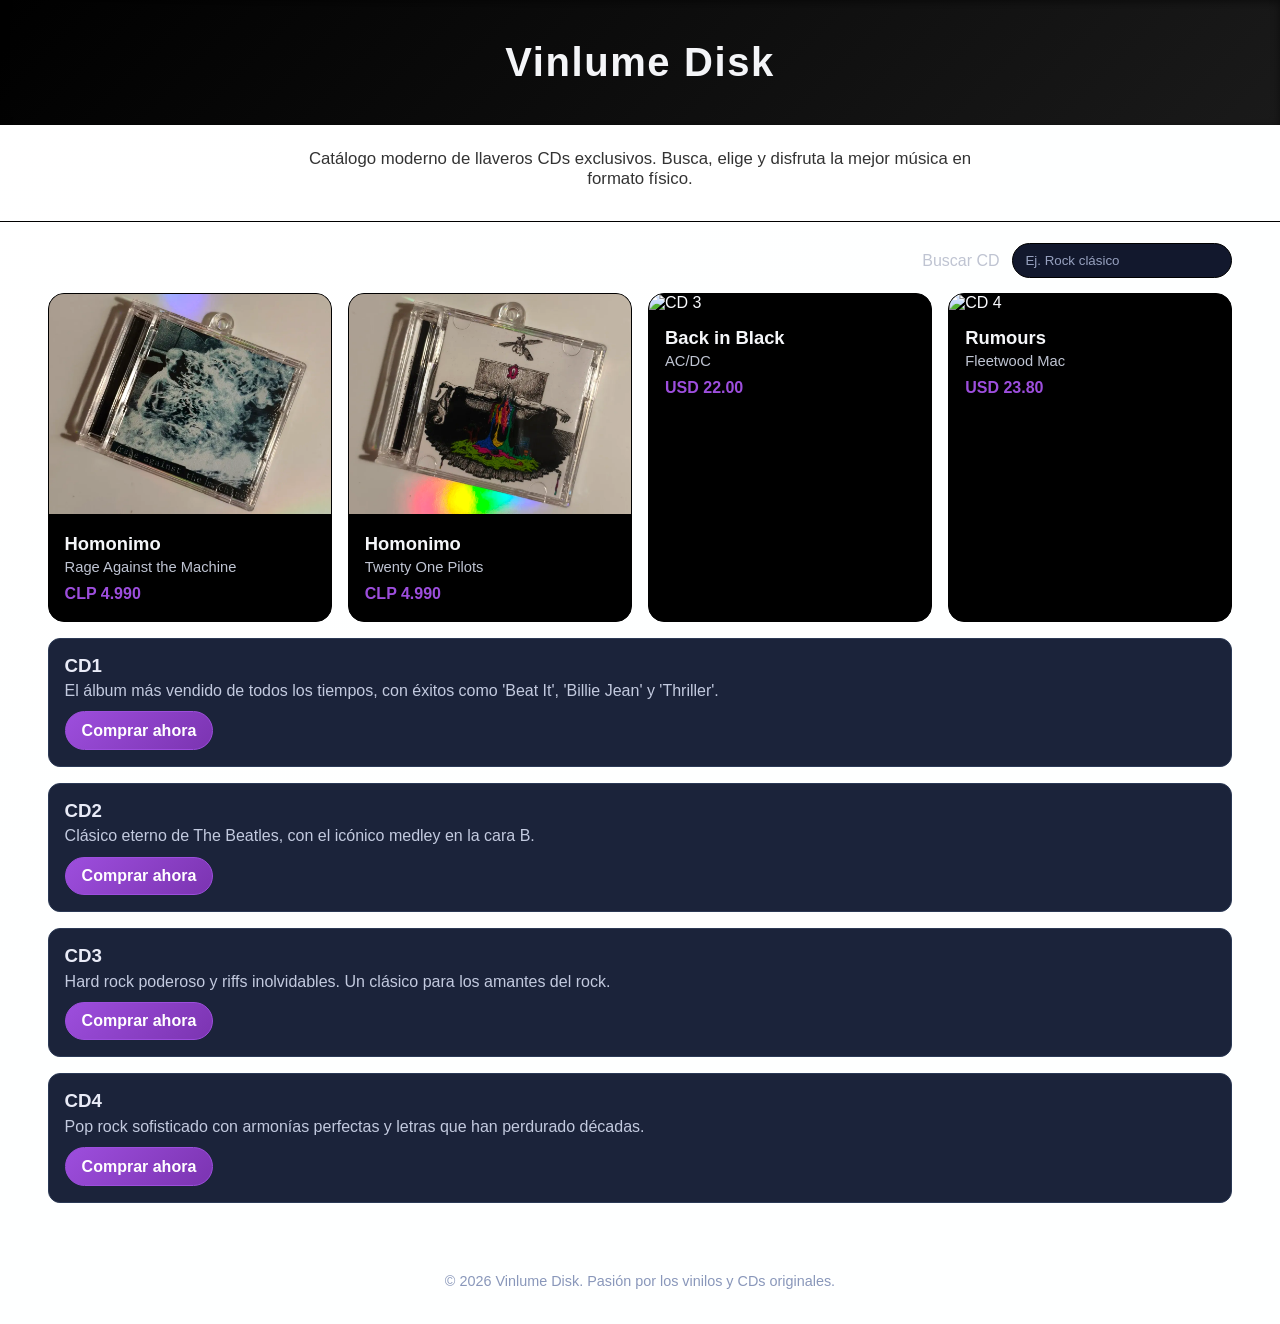
==== Proyecto_Web/index.html @ ed8789ad "feat : index, estructura de imagenes test de landing page" ====
﻿<!DOCTYPE html>
<html lang="es">
<head>
  <meta charset="UTF-8" />
  <meta name="viewport" content="width=device-width, initial-scale=1.0" />
  <title>Vinlume Disk - Catálogo de CDs</title>
  <link rel="stylesheet" href="style.css" />
</head>
<body>
  <header class="hero">
    <div class="hero-inner">
      <h1>Vinlume Disk</h1>
      <p>Catálogo moderno de llaveros CDs exclusivos. Busca, elige y disfruta la mejor música en formato físico.</p>
    </div>
  </header>

  <main class="catalogo">
    <section class="filtros" aria-label="filtros de catálogo">
      <label for="buscar">Buscar CD</label>
      <input id="buscar" type="search" placeholder="Ej. Rock clásico" />
    </section>

    <section class="grid" role="list">
      <article class="card" role="listitem">
        <a href="#cd1" class="card-link" aria-label="Ver detalles de Rage Against the Machine">
          <img src="images/rage again the machine/rageA.webp" alt="CD 1" />
          <div class="card-body">
            <h2>Homonimo</h2>
            <p class="artista">Rage Against the Machine</p>
            <p class="precio">CLP 4.990</p>
          </div>
        </a>
      </article>

      <article class="card" role="listitem">
        <a href="#cd2" class="card-link" aria-label="Ver detalles de Twenty One Pilots">
          <img src="images/top/top1.webp" alt="CD 2" />
          <div class="card-body">
            <h2>Homonimo</h2>
            <p class="artista">Twenty One Pilots</p>
            <p class="precio">CLP 4.990</p>
          </div>
        </a>
      </article>

      <article class="card" role="listitem">
        <a href="#cd3" class="card-link" aria-label="Ver detalles de Back in Black de AC/DC">
          <img src="https://images.pexels.com/photos/14545111/pexels-photo-14545111.jpeg?auto=compress&cs=tinysrgb&w=800" alt="CD 3" />
          <div class="card-body">
            <h2>Back in Black</h2>
            <p class="artista">AC/DC</p>
            <p class="precio">USD 22.00</p>
          </div>
        </a>
      </article>
      <article class="card" role="listitem">
        <a href="#cd4" class="card-link" aria-label="Ver detalles de Rumours de Fleetwood Mac">
          <img src="https://images.pexels.com/photos/16947781/pexels-photo-16947781.jpeg?auto=compress&cs=tinysrgb&w=800" alt="CD 4" />
          <div class="card-body">
            <h2>Rumours</h2>
            <p class="artista">Fleetwood Mac</p>
            <p class="precio">USD 23.80</p>
          </div>
        </a>
      </article>
    </section>

    <section class="detalles" id="cd1">
      <h3>CD1</h3>
      <p>El álbum más vendido de todos los tiempos, con éxitos como 'Beat It', 'Billie Jean' y 'Thriller'.</p>
      <a class="btn" href="https://example.com/cd1" target="_blank" rel="noopener">Comprar ahora</a>
    </section>

    <section class="detalles" id="cd2">
      <h3>CD2</h3>
      <p>Clásico eterno de The Beatles, con el icónico medley en la cara B.</p>
      <a class="btn" href="https://example.com/cd2" target="_blank" rel="noopener">Comprar ahora</a>
    </section>

    <section class="detalles" id="cd3">
      <h3>CD3</h3>
      <p>Hard rock poderoso y riffs inolvidables. Un clásico para los amantes del rock.</p>
      <a class="btn" href="https://example.com/cd3" target="_blank" rel="noopener">Comprar ahora</a>
    </section>

    <section class="detalles" id="cd4">
      <h3>CD4</h3>
      <p>Pop rock sofisticado con armonías perfectas y letras que han perdurado décadas.</p>
      <a class="btn" href="https://example.com/cd4" target="_blank" rel="noopener">Comprar ahora</a>
    </section>
  </main>

  <footer>
    <p>&copy; 2026 Vinlume Disk. Pasión por los vinilos y CDs originales.</p>
  </footer>
</body>
</html>
---- Proyecto_Web/style.css ----
﻿* { box-sizing: border-box; }
:root {
  --bg: #000000;
  --panel: #000000;
  --contrast: #f4f5f8;
  --accent: #9d4edd;
  --accent-dark: #7b34b1;
  --muted: #bfc4d2;
}
body {
  margin: 0;
  font-family: "Inter", "Segoe UI", sans-serif;
  background: radial-gradient(circle at top left, #ffffff 0%, #feffff 55%);
  color: var(--contrast);
  min-height: 100vh;
}
.hero {
  padding: 0;
  text-align: center;
  border-bottom: 1px solid #000000;
}
.hero h1 {
  margin: 0;
  padding: 2.5rem 1rem;
  font-size: 2.5rem;
  letter-spacing: 0.04em;
  background: linear-gradient(135deg, #000000 0%, #1a1a1a 100%);
  color: #f4f5f8;
  box-shadow: inset 0 2px 8px rgba(0, 0, 0, 0.5);
}
.hero p {
  margin: 0;
  padding: 1.5rem 1rem 2rem;
  max-width: 720px;
  margin-left: auto;
  margin-right: auto;
  color: #333333;
  font-size: 1.05rem;
  background: #ffffff;
}
.catalogo {
  max-width: 1220px;
  margin: 1.3rem auto 2.5rem;
  padding: 0 1.1rem;
}
.filtros {
  display: flex;
  justify-content: flex-end;
  gap: 0.8rem;
  margin-bottom: 0.95rem;
  color: var(--contrast);
}
.filtros label {
  line-height: 2.2;
  color: var(--muted);
}
.filtros input {
  padding: 0.5rem 0.75rem;
  border-radius: 999px;
  border: 1px solid #000000;
  background: #12182d;
  color: var(--contrast);
  width: 220px;
}
.filtros input::placeholder {
  color: #97a1bf;
}
.grid {
  display: grid;
  gap: 1rem;
  grid-template-columns: repeat(auto-fit, minmax(220px, 1fr));
}
.card {
  background: var(--panel);
  border: 1px solid #000000;
  border-radius: 16px;
  overflow: hidden;
  transition: transform 0.25s ease, box-shadow 0.25s ease;
}
.card:hover,
.card:focus-within {
  transform: translateY(-5px);
  box-shadow: 0 14px 34px rgba(0, 0, 0, 0.33);
}
.card-link {
  color: inherit;
  text-decoration: none;
  display: block;
}
.card img {
  width: 100%;
  height: 220px;
  object-fit: cover;
  filter: contrast(1.04) saturate(1.05);
}
.card-body {
  padding: 0.9rem 1rem 1.1rem;
}
.card-body h2 {
  margin: 0;
  font-size: 1.15rem;
  color: #f5f6f9;
}
.artista {
  margin: 0.25rem 0 0.65rem;
  color: var(--muted);
  font-size: 0.92rem;
}
.precio {
  margin: 0;
  font-weight: 700;
  color: var(--accent);
}
.detalles {
  background: #1b233a;
  border: 1px solid #2b3955;
  border-radius: 12px;
  padding: 1rem;
  margin-top: 1rem;
}
.detalles h3 {
  margin: 0 0 0.35rem;
  color: #e9ebf7;
}
.detalles p {
  margin: 0 0 0.7rem;
  color: #c3cadf;
}
.btn {
  display: inline-block;
  padding: 0.58rem 1rem;
  border-radius: 999px;
  border: 1px solid var(--accent);
  background: linear-gradient(135deg, var(--accent), var(--accent-dark));
  color: #fff;
  font-weight: 700;
  text-decoration: none;
}
.btn:hover,
.btn:focus-visible {
  background: linear-gradient(135deg, #a05ae5, #7a33b4);
  outline: none;
  box-shadow: 0 0 0 4px rgba(157, 78, 221, 0.35);
}
footer {
  text-align: center;
  padding: 1rem 0 1.3rem;
  color: #8997ba;
  font-size: 0.9rem;
}
@media (max-width: 860px) {
  .hero h1 { font-size: 2rem; }
  .grid { grid-template-columns: repeat(auto-fit, minmax(200px, 1fr)); }
  .card img { height: 180px; }
}
@media (max-width: 520px) {
  .catalogo { margin-top: 0.85rem; }
  .filtros { flex-direction: column; align-items: stretch; }
  .filtros input { width: 100%; }
}
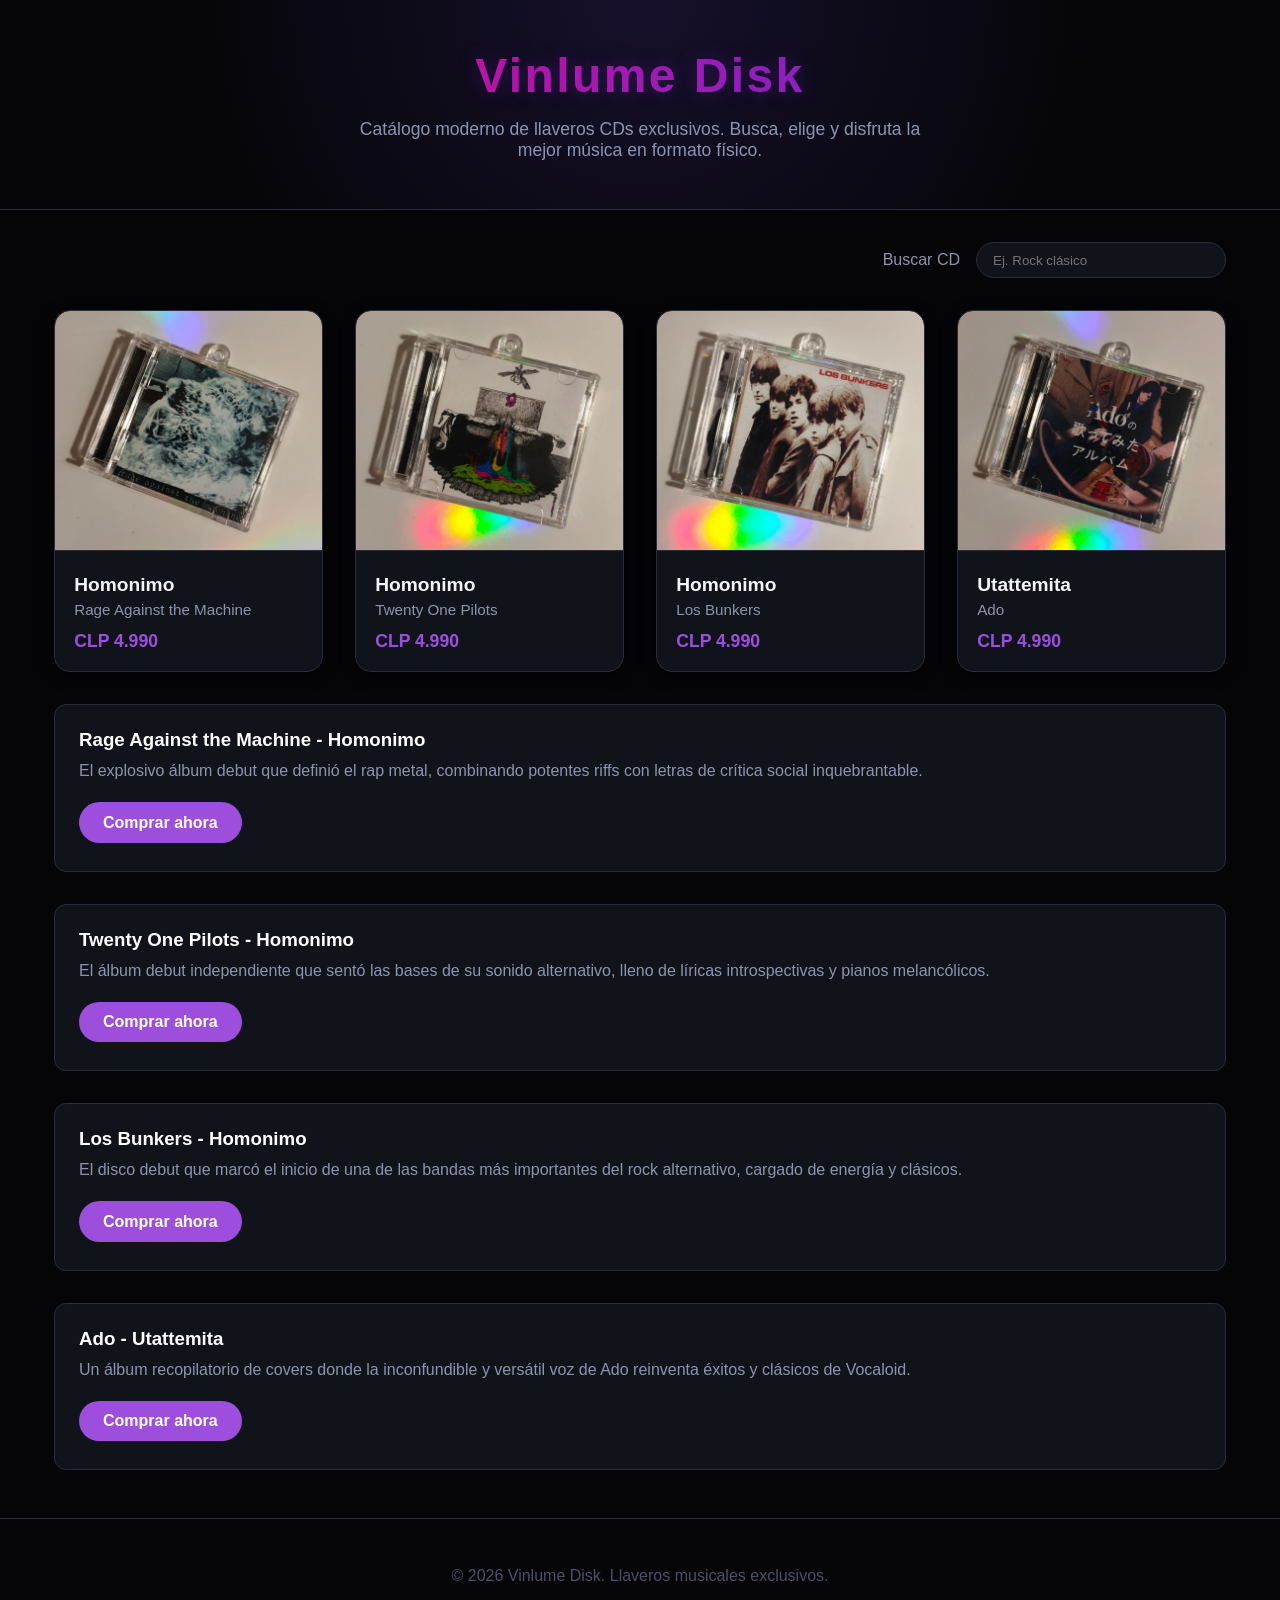
==== commit 771c2862: "feat: disenio y estructura de carpetas" ====
--- a/Proyecto_Web/index.html
+++ b/Proyecto_Web/index.html
@@ -9,7 +9,7 @@
 <body>
   <header class="hero">
     <div class="hero-inner">
-      <h1>Vinlume Disk</h1>
+      <h1 class="holo-text">Vinlume Disk</h1>
       <p>Catálogo moderno de llaveros CDs exclusivos. Busca, elige y disfruta la mejor música en formato físico.</p>
     </div>
   </header>
@@ -21,9 +21,9 @@
     </section>
 
     <section class="grid" role="list">
-      <article class="card" role="listitem">
+      <article class="card holo-card" role="listitem">
         <a href="#cd1" class="card-link" aria-label="Ver detalles de Rage Against the Machine">
-          <img src="images/rage again the machine/rageA.webp" alt="CD 1" />
+          <img src="images/rage again the machine/homonimo/rageA.webp" alt="Rage Against the Machine - Homónimo" />
           <div class="card-body">
             <h2>Homonimo</h2>
             <p class="artista">Rage Against the Machine</p>
@@ -32,9 +32,9 @@
         </a>
       </article>
 
-      <article class="card" role="listitem">
+      <article class="card holo-card" role="listitem">
         <a href="#cd2" class="card-link" aria-label="Ver detalles de Twenty One Pilots">
-          <img src="images/top/top1.webp" alt="CD 2" />
+          <img src="images/top/homonimo/top1.webp" alt="Twenty One Pilots - Homónimo" />
           <div class="card-body">
             <h2>Homonimo</h2>
             <p class="artista">Twenty One Pilots</p>
@@ -43,55 +43,56 @@
         </a>
       </article>
 
-      <article class="card" role="listitem">
-        <a href="#cd3" class="card-link" aria-label="Ver detalles de Back in Black de AC/DC">
-          <img src="https://images.pexels.com/photos/14545111/pexels-photo-14545111.jpeg?auto=compress&cs=tinysrgb&w=800" alt="CD 3" />
+      <article class="card holo-card" role="listitem">
+        <a href="#cd3" class="card-link" aria-label="Ver detalles de Los Bunkers">
+          <img src="images/los bunkers/homonimo/BK1.jpg" alt="Los Bunkers - Homónimo" />
           <div class="card-body">
-            <h2>Back in Black</h2>
-            <p class="artista">AC/DC</p>
-            <p class="precio">USD 22.00</p>
+            <h2>Homonimo</h2>
+            <p class="artista">Los Bunkers</p>
+            <p class="precio">CLP 4.990</p>
           </div>
         </a>
       </article>
-      <article class="card" role="listitem">
-        <a href="#cd4" class="card-link" aria-label="Ver detalles de Rumours de Fleetwood Mac">
-          <img src="https://images.pexels.com/photos/16947781/pexels-photo-16947781.jpeg?auto=compress&cs=tinysrgb&w=800" alt="CD 4" />
+
+      <article class="card holo-card" role="listitem">
+        <a href="#cd4" class="card-link" aria-label="Ver detalles de Ado Utattemita">
+          <img src="images/Ado/utattemita/ado1.jpg" alt="Ado - Utattemita" />
           <div class="card-body">
-            <h2>Rumours</h2>
-            <p class="artista">Fleetwood Mac</p>
-            <p class="precio">USD 23.80</p>
+            <h2>Utattemita</h2>
+            <p class="artista">Ado</p>
+            <p class="precio">CLP 4.990</p>
           </div>
         </a>
       </article>
     </section>
 
     <section class="detalles" id="cd1">
-      <h3>CD1</h3>
-      <p>El álbum más vendido de todos los tiempos, con éxitos como 'Beat It', 'Billie Jean' y 'Thriller'.</p>
-      <a class="btn" href="https://example.com/cd1" target="_blank" rel="noopener">Comprar ahora</a>
+      <h3>Rage Against the Machine - Homonimo</h3>
+      <p>El explosivo álbum debut que definió el rap metal, combinando potentes riffs con letras de crítica social inquebrantable.</p>
+      <a class="btn" href="#" target="_blank" rel="noopener">Comprar ahora</a>
     </section>
 
     <section class="detalles" id="cd2">
-      <h3>CD2</h3>
-      <p>Clásico eterno de The Beatles, con el icónico medley en la cara B.</p>
-      <a class="btn" href="https://example.com/cd2" target="_blank" rel="noopener">Comprar ahora</a>
+      <h3>Twenty One Pilots - Homonimo</h3>
+      <p>El álbum debut independiente que sentó las bases de su sonido alternativo, lleno de líricas introspectivas y pianos melancólicos.</p>
+      <a class="btn" href="#" target="_blank" rel="noopener">Comprar ahora</a>
     </section>
 
     <section class="detalles" id="cd3">
-      <h3>CD3</h3>
-      <p>Hard rock poderoso y riffs inolvidables. Un clásico para los amantes del rock.</p>
-      <a class="btn" href="https://example.com/cd3" target="_blank" rel="noopener">Comprar ahora</a>
+      <h3>Los Bunkers - Homonimo</h3>
+      <p>El disco debut que marcó el inicio de una de las bandas más importantes del rock alternativo, cargado de energía y clásicos.</p>
+      <a class="btn" href="#" target="_blank" rel="noopener">Comprar ahora</a>
     </section>
 
     <section class="detalles" id="cd4">
-      <h3>CD4</h3>
-      <p>Pop rock sofisticado con armonías perfectas y letras que han perdurado décadas.</p>
-      <a class="btn" href="https://example.com/cd4" target="_blank" rel="noopener">Comprar ahora</a>
+      <h3>Ado - Utattemita</h3>
+      <p>Un álbum recopilatorio de covers donde la inconfundible y versátil voz de Ado reinventa éxitos y clásicos de Vocaloid.</p>
+      <a class="btn" href="#" target="_blank" rel="noopener">Comprar ahora</a>
     </section>
   </main>
 
   <footer>
-    <p>&copy; 2026 Vinlume Disk. Pasión por los vinilos y CDs originales.</p>
+    <p>&copy; 2026 Vinlume Disk. Llaveros musicales exclusivos.</p>
   </footer>
 </body>
-</html>
+</html>
--- a/Proyecto_Web/style.css
+++ b/Proyecto_Web/style.css
@@ -1,160 +1,258 @@
-﻿* { box-sizing: border-box; }
+﻿* { 
+  box-sizing: border-box; 
+}
+
 :root {
-  --bg: #000000;
-  --panel: #000000;
+  --bg-color: #050507;
+  --panel-bg: #11131a;
   --contrast: #f4f5f8;
   --accent: #9d4edd;
-  --accent-dark: #7b34b1;
-  --muted: #bfc4d2;
-}
+  --muted: #8b95b1;
+  --border-color: #2a2d3d;
+}
+
+/* Animación Holográfica Base */
+@keyframes holo-gradient {
+  0% { background-position: 0% 50%; }
+  50% { background-position: 100% 50%; }
+  100% { background-position: 0% 50%; }
+}
+
 body {
   margin: 0;
   font-family: "Inter", "Segoe UI", sans-serif;
-  background: radial-gradient(circle at top left, #ffffff 0%, #feffff 55%);
+  background: var(--bg-color);
   color: var(--contrast);
   min-height: 100vh;
 }
+
 .hero {
   padding: 0;
   text-align: center;
-  border-bottom: 1px solid #000000;
-}
+  border-bottom: 1px solid var(--border-color);
+  background: radial-gradient(circle at top center, #16102b 0%, var(--bg-color) 70%);
+}
+
+.hero-inner {
+  padding: 3rem 1rem;
+}
+
 .hero h1 {
   margin: 0;
-  padding: 2.5rem 1rem;
-  font-size: 2.5rem;
-  letter-spacing: 0.04em;
-  background: linear-gradient(135deg, #000000 0%, #1a1a1a 100%);
-  color: #f4f5f8;
-  box-shadow: inset 0 2px 8px rgba(0, 0, 0, 0.5);
-}
+  font-size: 3rem;
+  letter-spacing: 0.05em;
+}
+
+/* Efecto Holográfico en Texto */
+.holo-text {
+  background: linear-gradient(90deg, #ff007f, #7928ca, #00d4ff, #42ff7b, #ff007f);
+  background-size: 300% auto;
+  color: transparent;
+  -webkit-background-clip: text;
+  background-clip: text;
+  animation: holo-gradient 5s linear infinite;
+  text-shadow: 0 0 20px rgba(121, 40, 202, 0.3);
+}
+
 .hero p {
-  margin: 0;
-  padding: 1.5rem 1rem 2rem;
-  max-width: 720px;
-  margin-left: auto;
-  margin-right: auto;
-  color: #333333;
-  font-size: 1.05rem;
-  background: #ffffff;
-}
+  margin: 1rem auto 0;
+  max-width: 600px;
+  color: var(--muted);
+  font-size: 1.1rem;
+}
+
 .catalogo {
   max-width: 1220px;
-  margin: 1.3rem auto 2.5rem;
-  padding: 0 1.1rem;
-}
+  margin: 2rem auto 3rem;
+  padding: 0 1.5rem;
+}
+
 .filtros {
   display: flex;
   justify-content: flex-end;
-  gap: 0.8rem;
-  margin-bottom: 0.95rem;
+  align-items: center;
+  gap: 1rem;
+  margin-bottom: 2rem;
+}
+
+.filtros label {
+  color: var(--muted);
+  font-weight: 500;
+}
+
+.filtros input {
+  padding: 0.6rem 1rem;
+  border-radius: 999px;
+  border: 1px solid var(--border-color);
+  background: var(--panel-bg);
   color: var(--contrast);
-}
-.filtros label {
-  line-height: 2.2;
-  color: var(--muted);
-}
-.filtros input {
-  padding: 0.5rem 0.75rem;
-  border-radius: 999px;
-  border: 1px solid #000000;
-  background: #12182d;
-  color: var(--contrast);
-  width: 220px;
-}
-.filtros input::placeholder {
-  color: #97a1bf;
-}
+  width: 250px;
+  transition: border-color 0.3s, box-shadow 0.3s;
+}
+
+.filtros input:focus {
+  outline: none;
+  border-color: var(--accent);
+  box-shadow: 0 0 10px rgba(157, 78, 221, 0.3);
+}
+
 .grid {
   display: grid;
-  gap: 1rem;
-  grid-template-columns: repeat(auto-fit, minmax(220px, 1fr));
-}
+  gap: 2rem;
+  grid-template-columns: repeat(auto-fit, minmax(240px, 1fr));
+}
+
+/* Tarjetas y Efecto Holográfico de Borde */
+.holo-card {
+  position: relative;
+  border-radius: 16px;
+  background: var(--panel-bg);
+  z-index: 1;
+  transition: transform 0.3s ease;
+}
+
+.holo-card::before {
+  content: "";
+  position: absolute;
+  inset: -2px;
+  border-radius: 18px;
+  background: linear-gradient(90deg, #ff007f, #7928ca, #00d4ff, #42ff7b, #ffff00, #ff007f);
+  background-size: 300% auto;
+  z-index: -1;
+  opacity: 0;
+  transition: opacity 0.3s ease;
+  animation: holo-gradient 4s linear infinite;
+}
+
+.holo-card:hover {
+  transform: translateY(-8px);
+}
+
+.holo-card:hover::before {
+  opacity: 1;
+}
+
 .card {
-  background: var(--panel);
-  border: 1px solid #000000;
-  border-radius: 16px;
+  border: 1px solid var(--border-color);
   overflow: hidden;
-  transition: transform 0.25s ease, box-shadow 0.25s ease;
-}
-.card:hover,
-.card:focus-within {
-  transform: translateY(-5px);
-  box-shadow: 0 14px 34px rgba(0, 0, 0, 0.33);
-}
+  box-shadow: 0 4px 15px rgba(0, 0, 0, 0.5);
+}
+
+.card:hover {
+  border-color: transparent; /* Deja ver el borde holográfico */
+}
+
 .card-link {
   color: inherit;
   text-decoration: none;
   display: block;
-}
+  height: 100%;
+  background: var(--panel-bg);
+  border-radius: 15px;
+  overflow: hidden;
+}
+
 .card img {
   width: 100%;
-  height: 220px;
+  height: 240px;
   object-fit: cover;
-  filter: contrast(1.04) saturate(1.05);
-}
+  border-bottom: 1px solid var(--border-color);
+}
+
 .card-body {
-  padding: 0.9rem 1rem 1.1rem;
-}
+  padding: 1.2rem;
+}
+
 .card-body h2 {
   margin: 0;
-  font-size: 1.15rem;
-  color: #f5f6f9;
-}
+  font-size: 1.2rem;
+  color: var(--contrast);
+}
+
 .artista {
-  margin: 0.25rem 0 0.65rem;
-  color: var(--muted);
-  font-size: 0.92rem;
-}
+  margin: 0.3rem 0 0.8rem;
+  color: var(--muted);
+  font-size: 0.95rem;
+}
+
 .precio {
   margin: 0;
   font-weight: 700;
   color: var(--accent);
-}
+  font-size: 1.1rem;
+}
+
 .detalles {
-  background: #1b233a;
-  border: 1px solid #2b3955;
+  background: var(--panel-bg);
+  border: 1px solid var(--border-color);
   border-radius: 12px;
-  padding: 1rem;
-  margin-top: 1rem;
-}
+  padding: 1.5rem;
+  margin-top: 2rem;
+}
+
 .detalles h3 {
-  margin: 0 0 0.35rem;
-  color: #e9ebf7;
-}
+  margin: 0 0 0.5rem;
+  color: #fff;
+}
+
 .detalles p {
-  margin: 0 0 0.7rem;
-  color: #c3cadf;
-}
+  margin: 0 0 1.2rem;
+  color: var(--muted);
+  line-height: 1.5;
+}
+
+/* Botón Holográfico */
 .btn {
   display: inline-block;
-  padding: 0.58rem 1rem;
+  padding: 0.7rem 1.5rem;
   border-radius: 999px;
-  border: 1px solid var(--accent);
-  background: linear-gradient(135deg, var(--accent), var(--accent-dark));
+  border: none;
+  background: var(--accent);
   color: #fff;
-  font-weight: 700;
+  font-weight: 600;
   text-decoration: none;
-}
-.btn:hover,
-.btn:focus-visible {
-  background: linear-gradient(135deg, #a05ae5, #7a33b4);
-  outline: none;
-  box-shadow: 0 0 0 4px rgba(157, 78, 221, 0.35);
-}
+  position: relative;
+  z-index: 1;
+  overflow: hidden;
+  transition: transform 0.2s ease;
+}
+
+.btn::before {
+  content: "";
+  position: absolute;
+  top: 0; left: 0; right: 0; bottom: 0;
+  background: linear-gradient(90deg, #ff007f, #7928ca, #00d4ff, #42ff7b, #ff007f);
+  background-size: 300% auto;
+  z-index: -1;
+  opacity: 0;
+  transition: opacity 0.3s ease;
+  animation: holo-gradient 3s linear infinite;
+}
+
+.btn:hover {
+  transform: scale(1.05);
+  box-shadow: 0 0 15px rgba(157, 78, 221, 0.5);
+}
+
+.btn:hover::before {
+  opacity: 1;
+}
+
 footer {
   text-align: center;
-  padding: 1rem 0 1.3rem;
-  color: #8997ba;
-  font-size: 0.9rem;
-}
-@media (max-width: 860px) {
-  .hero h1 { font-size: 2rem; }
+  padding: 2rem 0;
+  color: #4a506b;
+  border-top: 1px solid var(--border-color);
+  margin-top: 3rem;
+}
+
+@media (max-width: 768px) {
+  .hero h1 { font-size: 2.2rem; }
+  .filtros { justify-content: center; }
   .grid { grid-template-columns: repeat(auto-fit, minmax(200px, 1fr)); }
-  .card img { height: 180px; }
-}
-@media (max-width: 520px) {
-  .catalogo { margin-top: 0.85rem; }
+}
+
+@media (max-width: 480px) {
   .filtros { flex-direction: column; align-items: stretch; }
   .filtros input { width: 100%; }
-}
+}
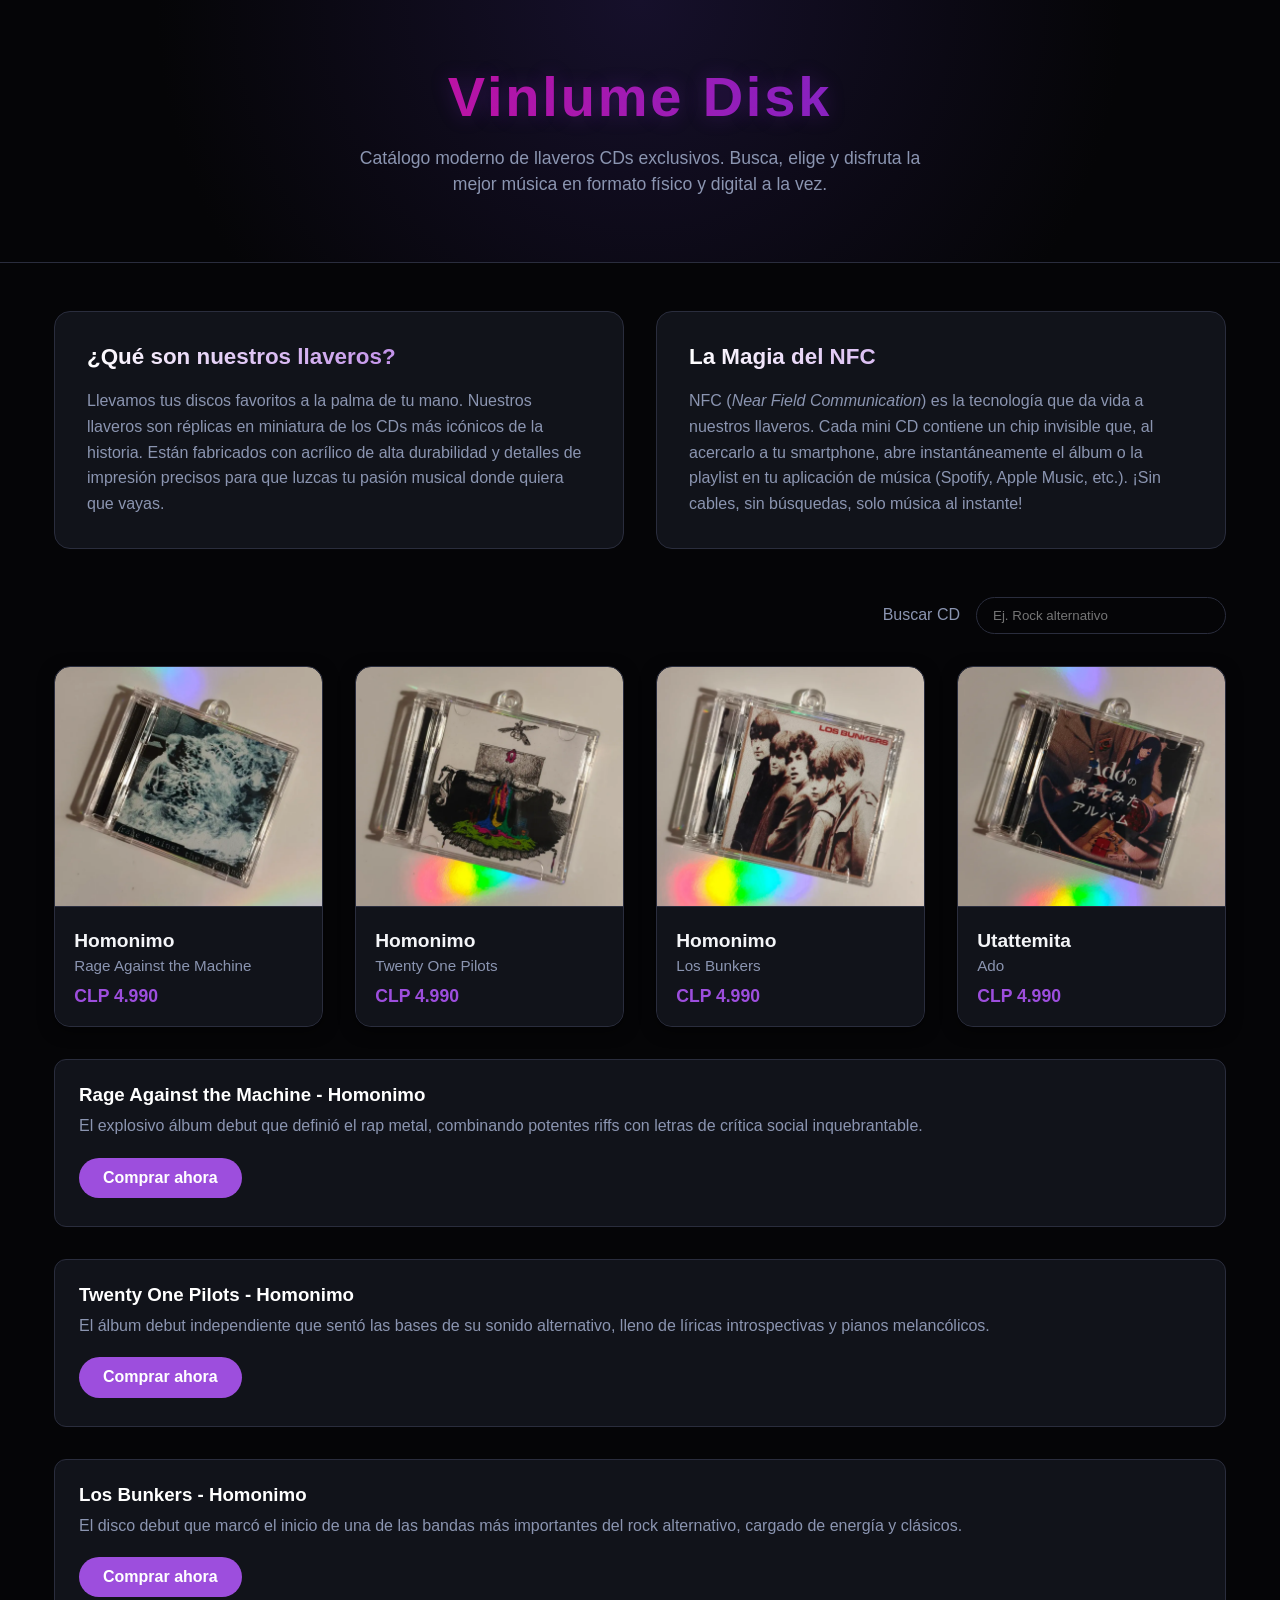
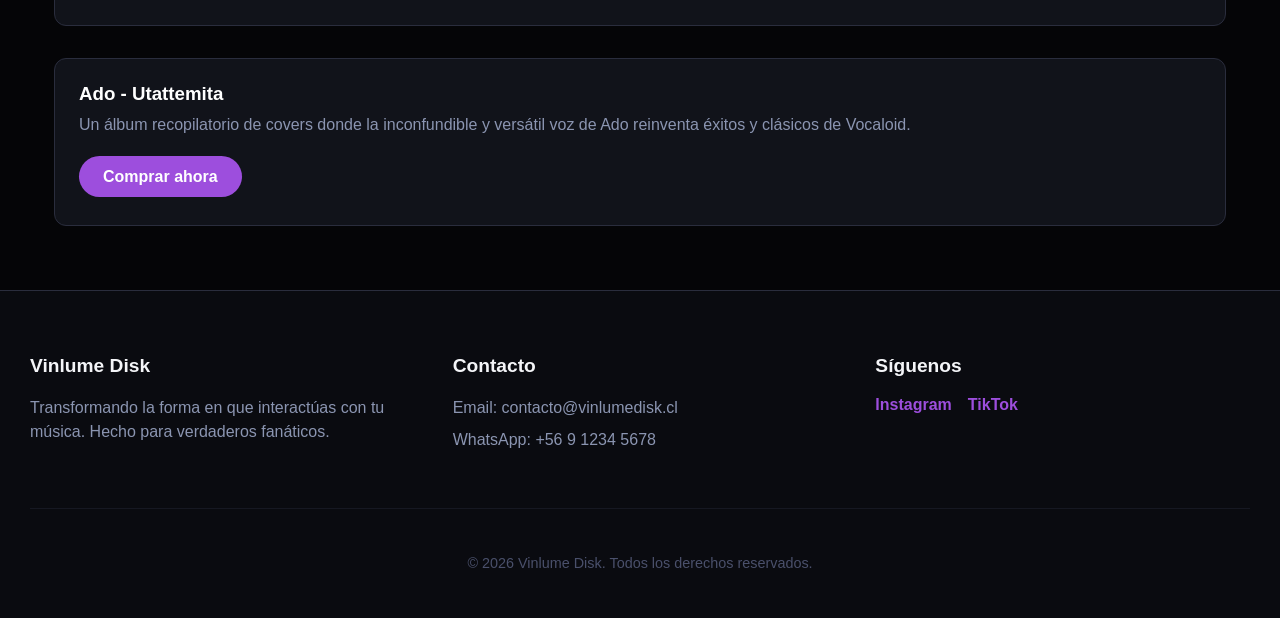
==== commit 09ecf67c: "feat: estructura" ====
--- a/Proyecto_Web/index.html
+++ b/Proyecto_Web/index.html
@@ -10,89 +10,124 @@
   <header class="hero">
     <div class="hero-inner">
       <h1 class="holo-text">Vinlume Disk</h1>
-      <p>Catálogo moderno de llaveros CDs exclusivos. Busca, elige y disfruta la mejor música en formato físico.</p>
+      <p>Catálogo moderno de llaveros CDs exclusivos. Busca, elige y disfruta la mejor música en formato físico y digital a la vez.</p>
     </div>
   </header>
 
-  <main class="catalogo">
-    <section class="filtros" aria-label="filtros de catálogo">
-      <label for="buscar">Buscar CD</label>
-      <input id="buscar" type="search" placeholder="Ej. Rock clásico" />
+  <main>
+    <section class="info-section">
+      <div class="info-container">
+        <div class="info-box">
+          <h2>¿Qué son nuestros llaveros?</h2>
+          <p>Llevamos tus discos favoritos a la palma de tu mano. Nuestros llaveros son réplicas en miniatura de los CDs más icónicos de la historia. Están fabricados con acrílico de alta durabilidad y detalles de impresión precisos para que luzcas tu pasión musical donde quiera que vayas.</p>
+        </div>
+        <div class="info-box">
+          <h2>La Magia del NFC</h2>
+          <p>NFC (<em>Near Field Communication</em>) es la tecnología que da vida a nuestros llaveros. Cada mini CD contiene un chip invisible que, al acercarlo a tu smartphone, abre instantáneamente el álbum o la playlist en tu aplicación de música (Spotify, Apple Music, etc.). ¡Sin cables, sin búsquedas, solo música al instante!</p>
+        </div>
+      </div>
     </section>
 
-    <section class="grid" role="list">
-      <article class="card holo-card" role="listitem">
-        <a href="#cd1" class="card-link" aria-label="Ver detalles de Rage Against the Machine">
-          <img src="images/rage again the machine/homonimo/rageA.webp" alt="Rage Against the Machine - Homónimo" />
-          <div class="card-body">
-            <h2>Homonimo</h2>
-            <p class="artista">Rage Against the Machine</p>
-            <p class="precio">CLP 4.990</p>
-          </div>
-        </a>
-      </article>
+    <div class="catalogo">
+      <section class="filtros" aria-label="filtros de catálogo">
+        <label for="buscar">Buscar CD</label>
+        <input id="buscar" type="search" placeholder="Ej. Rock alternativo" />
+      </section>
 
-      <article class="card holo-card" role="listitem">
-        <a href="#cd2" class="card-link" aria-label="Ver detalles de Twenty One Pilots">
-          <img src="images/top/homonimo/top1.webp" alt="Twenty One Pilots - Homónimo" />
-          <div class="card-body">
-            <h2>Homonimo</h2>
-            <p class="artista">Twenty One Pilots</p>
-            <p class="precio">CLP 4.990</p>
-          </div>
-        </a>
-      </article>
+      <section class="grid" role="list">
+        <article class="card holo-card" role="listitem">
+          <a href="#cd1" class="card-link" aria-label="Ver detalles de Rage Against the Machine">
+            <img src="images/rage again the machine/homonimo/rageA.webp" alt="Rage Against the Machine - Homónimo" />
+            <div class="card-body">
+              <h2>Homonimo</h2>
+              <p class="artista">Rage Against the Machine</p>
+              <p class="precio">CLP 4.990</p>
+            </div>
+          </a>
+        </article>
 
-      <article class="card holo-card" role="listitem">
-        <a href="#cd3" class="card-link" aria-label="Ver detalles de Los Bunkers">
-          <img src="images/los bunkers/homonimo/BK1.jpg" alt="Los Bunkers - Homónimo" />
-          <div class="card-body">
-            <h2>Homonimo</h2>
-            <p class="artista">Los Bunkers</p>
-            <p class="precio">CLP 4.990</p>
-          </div>
-        </a>
-      </article>
+        <article class="card holo-card" role="listitem">
+          <a href="#cd2" class="card-link" aria-label="Ver detalles de Twenty One Pilots">
+            <img src="images/top/homonimo/top1.webp" alt="Twenty One Pilots - Homónimo" />
+            <div class="card-body">
+              <h2>Homonimo</h2>
+              <p class="artista">Twenty One Pilots</p>
+              <p class="precio">CLP 4.990</p>
+            </div>
+          </a>
+        </article>
 
-      <article class="card holo-card" role="listitem">
-        <a href="#cd4" class="card-link" aria-label="Ver detalles de Ado Utattemita">
-          <img src="images/Ado/utattemita/ado1.jpg" alt="Ado - Utattemita" />
-          <div class="card-body">
-            <h2>Utattemita</h2>
-            <p class="artista">Ado</p>
-            <p class="precio">CLP 4.990</p>
-          </div>
-        </a>
-      </article>
-    </section>
+        <article class="card holo-card" role="listitem">
+          <a href="#cd3" class="card-link" aria-label="Ver detalles de Los Bunkers">
+            <img src="images/los bunkers/homonimo/BK1.jpg" alt="Los Bunkers - Homónimo" />
+            <div class="card-body">
+              <h2>Homonimo</h2>
+              <p class="artista">Los Bunkers</p>
+              <p class="precio">CLP 4.990</p>
+            </div>
+          </a>
+        </article>
 
-    <section class="detalles" id="cd1">
-      <h3>Rage Against the Machine - Homonimo</h3>
-      <p>El explosivo álbum debut que definió el rap metal, combinando potentes riffs con letras de crítica social inquebrantable.</p>
-      <a class="btn" href="#" target="_blank" rel="noopener">Comprar ahora</a>
-    </section>
+        <article class="card holo-card" role="listitem">
+          <a href="#cd4" class="card-link" aria-label="Ver detalles de Ado Utattemita">
+            <img src="images/Ado/utattemita/ado1.jpg" alt="Ado - Utattemita" />
+            <div class="card-body">
+              <h2>Utattemita</h2>
+              <p class="artista">Ado</p>
+              <p class="precio">CLP 4.990</p>
+            </div>
+          </a>
+        </article>
+      </section>
 
-    <section class="detalles" id="cd2">
-      <h3>Twenty One Pilots - Homonimo</h3>
-      <p>El álbum debut independiente que sentó las bases de su sonido alternativo, lleno de líricas introspectivas y pianos melancólicos.</p>
-      <a class="btn" href="#" target="_blank" rel="noopener">Comprar ahora</a>
-    </section>
+      <section class="detalles" id="cd1">
+        <h3>Rage Against the Machine - Homonimo</h3>
+        <p>El explosivo álbum debut que definió el rap metal, combinando potentes riffs con letras de crítica social inquebrantable.</p>
+        <a class="btn" href="#" target="_blank" rel="noopener">Comprar ahora</a>
+      </section>
 
-    <section class="detalles" id="cd3">
-      <h3>Los Bunkers - Homonimo</h3>
-      <p>El disco debut que marcó el inicio de una de las bandas más importantes del rock alternativo, cargado de energía y clásicos.</p>
-      <a class="btn" href="#" target="_blank" rel="noopener">Comprar ahora</a>
-    </section>
+      <section class="detalles" id="cd2">
+        <h3>Twenty One Pilots - Homonimo</h3>
+        <p>El álbum debut independiente que sentó las bases de su sonido alternativo, lleno de líricas introspectivas y pianos melancólicos.</p>
+        <a class="btn" href="#" target="_blank" rel="noopener">Comprar ahora</a>
+      </section>
 
-    <section class="detalles" id="cd4">
-      <h3>Ado - Utattemita</h3>
-      <p>Un álbum recopilatorio de covers donde la inconfundible y versátil voz de Ado reinventa éxitos y clásicos de Vocaloid.</p>
-      <a class="btn" href="#" target="_blank" rel="noopener">Comprar ahora</a>
-    </section>
+      <section class="detalles" id="cd3">
+        <h3>Los Bunkers - Homonimo</h3>
+        <p>El disco debut que marcó el inicio de una de las bandas más importantes del rock alternativo, cargado de energía y clásicos.</p>
+        <a class="btn" href="#" target="_blank" rel="noopener">Comprar ahora</a>
+      </section>
+
+      <section class="detalles" id="cd4">
+        <h3>Ado - Utattemita</h3>
+        <p>Un álbum recopilatorio de covers donde la inconfundible y versátil voz de Ado reinventa éxitos y clásicos de Vocaloid.</p>
+        <a class="btn" href="#" target="_blank" rel="noopener">Comprar ahora</a>
+      </section>
+    </div>
   </main>
 
-  <footer>
-    <p>&copy; 2026 Vinlume Disk. Llaveros musicales exclusivos.</p>
+  <footer class="site-footer">
+    <div class="footer-content">
+      <div class="footer-section">
+        <h4>Vinlume Disk</h4>
+        <p>Transformando la forma en que interactúas con tu música. Hecho para verdaderos fanáticos.</p>
+      </div>
+      <div class="footer-section">
+        <h4>Contacto</h4>
+        <p>Email: contacto@vinlumedisk.cl</p>
+        <p>WhatsApp: +56 9 1234 5678</p>
+      </div>
+      <div class="footer-section">
+        <h4>Síguenos</h4>
+        <div class="social-links">
+          <a href="#" class="social-link">Instagram</a>
+          <a href="#" class="social-link">TikTok</a>
+        </div>
+      </div>
+    </div>
+    <div class="footer-bottom">
+      <p>&copy; 2026 Vinlume Disk. Todos los derechos reservados.</p>
+    </div>
   </footer>
 </body>
 </html>
--- a/Proyecto_Web/style.css
+++ b/Proyecto_Web/style.css
@@ -34,12 +34,12 @@
 }
 
 .hero-inner {
-  padding: 3rem 1rem;
+  padding: 4rem 1rem;
 }
 
 .hero h1 {
   margin: 0;
-  font-size: 3rem;
+  font-size: 3.5rem;
   letter-spacing: 0.05em;
 }
 
@@ -59,11 +59,73 @@
   max-width: 600px;
   color: var(--muted);
   font-size: 1.1rem;
-}
-
+  line-height: 1.5;
+}
+
+/* --- NUEVA SECCIÓN INFO (NFC Y LLAVEROS) --- */
+.info-section {
+  max-width: 1220px;
+  margin: 3rem auto 1rem;
+  padding: 0 1.5rem;
+}
+
+.info-container {
+  display: grid;
+  gap: 2rem;
+  grid-template-columns: repeat(auto-fit, minmax(300px, 1fr));
+}
+
+.info-box {
+  background: var(--panel-bg);
+  border: 1px solid var(--border-color);
+  border-radius: 16px;
+  padding: 2rem;
+  position: relative;
+  z-index: 1;
+  transition: transform 0.3s ease;
+}
+
+.info-box::before {
+  content: "";
+  position: absolute;
+  inset: -2px;
+  border-radius: 18px;
+  background: linear-gradient(90deg, #00d4ff, #7928ca, #ff007f, #7928ca, #00d4ff);
+  background-size: 300% auto;
+  z-index: -1;
+  opacity: 0;
+  transition: opacity 0.4s ease;
+  animation: holo-gradient 6s linear infinite;
+}
+
+.info-box:hover {
+  transform: translateY(-5px);
+  border-color: transparent;
+}
+
+.info-box:hover::before {
+  opacity: 0.6; /* Efecto holográfico más suave que en las tarjetas */
+}
+
+.info-box h2 {
+  margin-top: 0;
+  font-size: 1.4rem;
+  background: linear-gradient(90deg, #fff, var(--accent));
+  -webkit-background-clip: text;
+  background-clip: text;
+  color: transparent;
+}
+
+.info-box p {
+  color: var(--muted);
+  line-height: 1.6;
+  margin-bottom: 0;
+}
+
+/* --- CATÁLOGO --- */
 .catalogo {
   max-width: 1220px;
-  margin: 2rem auto 3rem;
+  margin: 3rem auto;
   padding: 0 1.5rem;
 }
 
@@ -84,7 +146,7 @@
   padding: 0.6rem 1rem;
   border-radius: 999px;
   border: 1px solid var(--border-color);
-  background: var(--panel-bg);
+  background: var(--bg-color);
   color: var(--contrast);
   width: 250px;
   transition: border-color 0.3s, box-shadow 0.3s;
@@ -139,7 +201,7 @@
 }
 
 .card:hover {
-  border-color: transparent; /* Deja ver el borde holográfico */
+  border-color: transparent;
 }
 
 .card-link {
@@ -238,18 +300,74 @@
   opacity: 1;
 }
 
-footer {
+/* --- FOOTER ACTUALIZADO --- */
+.site-footer {
+  background: #0a0b10;
+  border-top: 1px solid var(--border-color);
+  padding: 4rem 1.5rem 2rem;
+  margin-top: 4rem;
+}
+
+.footer-content {
+  max-width: 1220px;
+  margin: 0 auto;
+  display: flex;
+  flex-wrap: wrap;
+  justify-content: space-between;
+  gap: 3rem;
+  margin-bottom: 3rem;
+}
+
+.footer-section {
+  flex: 1;
+  min-width: 250px;
+}
+
+.footer-section h4 {
+  color: var(--contrast);
+  font-size: 1.2rem;
+  margin-top: 0;
+  margin-bottom: 1.2rem;
+}
+
+.footer-section p {
+  color: var(--muted);
+  line-height: 1.5;
+  margin: 0.5rem 0;
+}
+
+.social-links {
+  display: flex;
+  gap: 1rem;
+}
+
+.social-link {
+  color: var(--accent);
+  text-decoration: none;
+  font-weight: 600;
+  transition: color 0.3s, text-shadow 0.3s;
+}
+
+.social-link:hover {
+  color: #ff007f;
+  text-shadow: 0 0 12px rgba(255, 0, 127, 0.4);
+}
+
+.footer-bottom {
   text-align: center;
-  padding: 2rem 0;
   color: #4a506b;
-  border-top: 1px solid var(--border-color);
-  margin-top: 3rem;
+  font-size: 0.9rem;
+  border-top: 1px solid #161822;
+  padding-top: 2rem;
+  max-width: 1220px;
+  margin: 0 auto;
 }
 
 @media (max-width: 768px) {
-  .hero h1 { font-size: 2.2rem; }
+  .hero h1 { font-size: 2.5rem; }
   .filtros { justify-content: center; }
   .grid { grid-template-columns: repeat(auto-fit, minmax(200px, 1fr)); }
+  .footer-content { flex-direction: column; gap: 2rem; }
 }
 
 @media (max-width: 480px) {
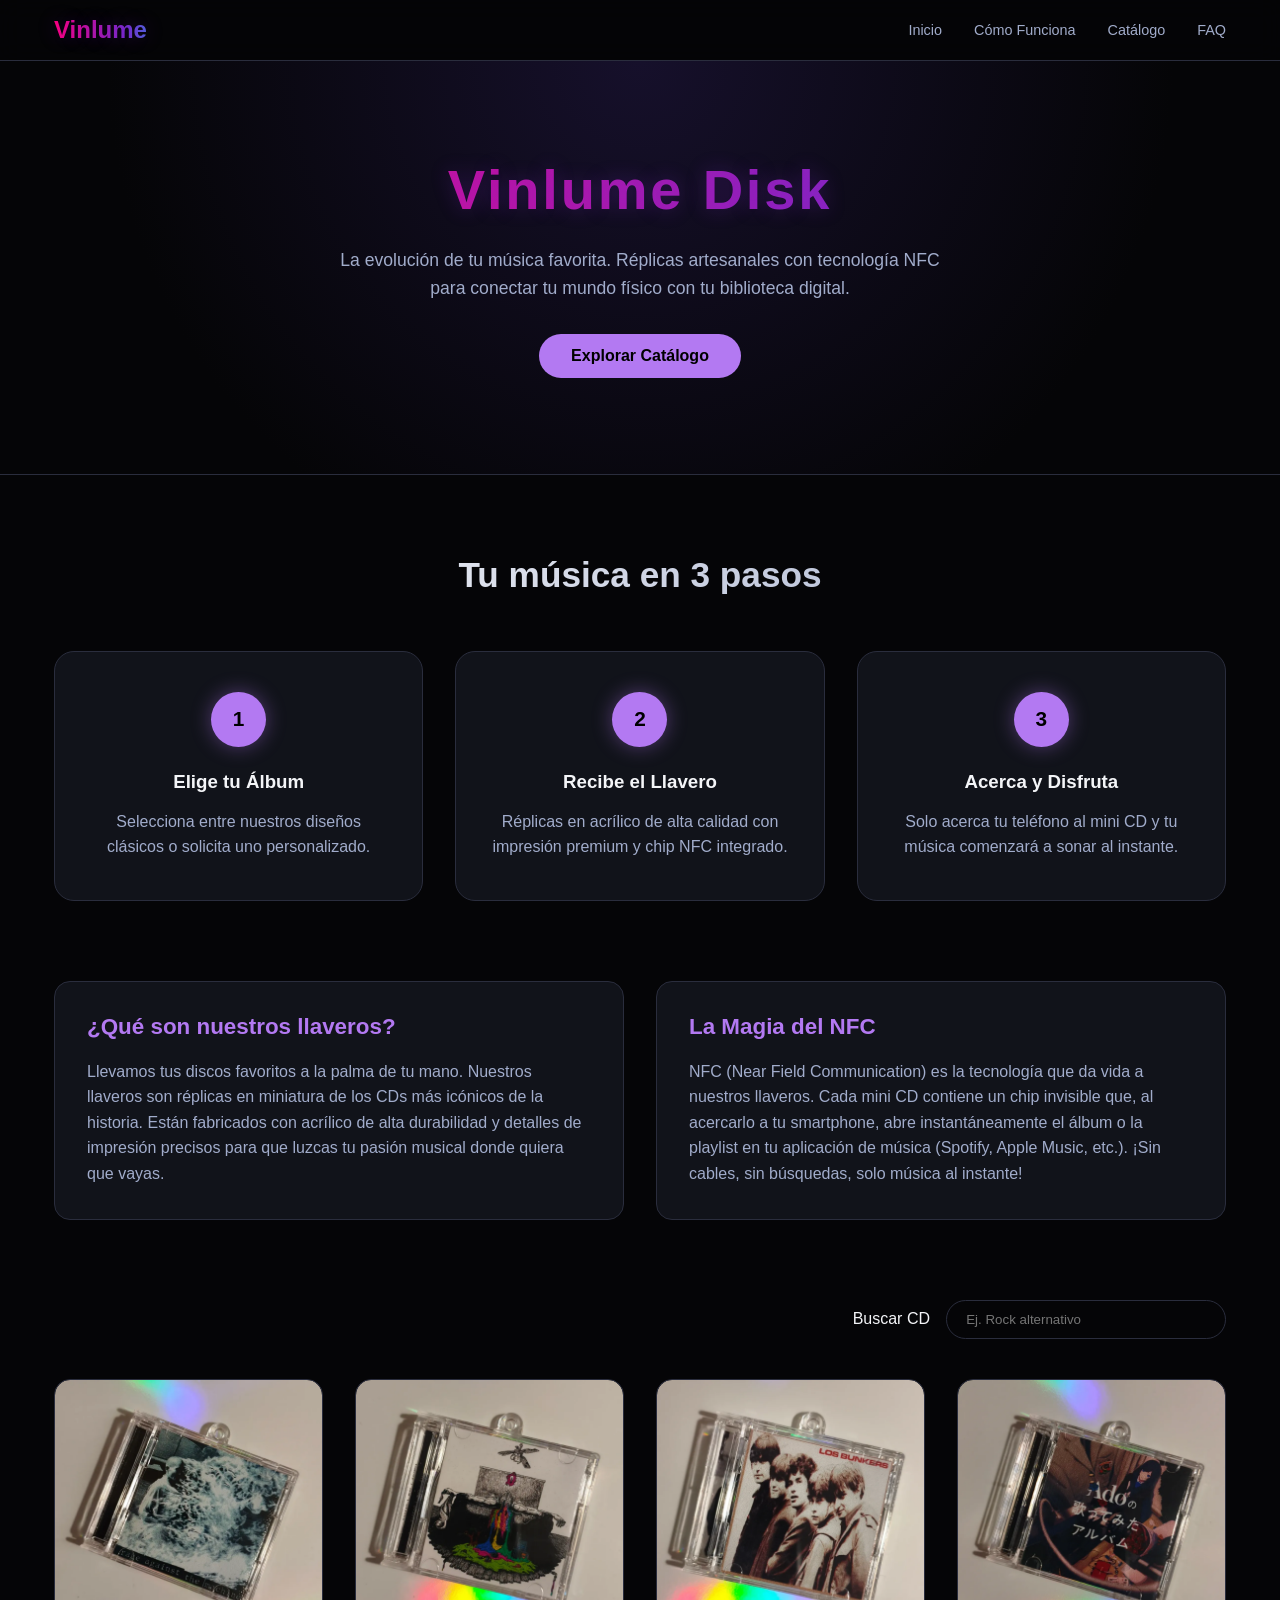
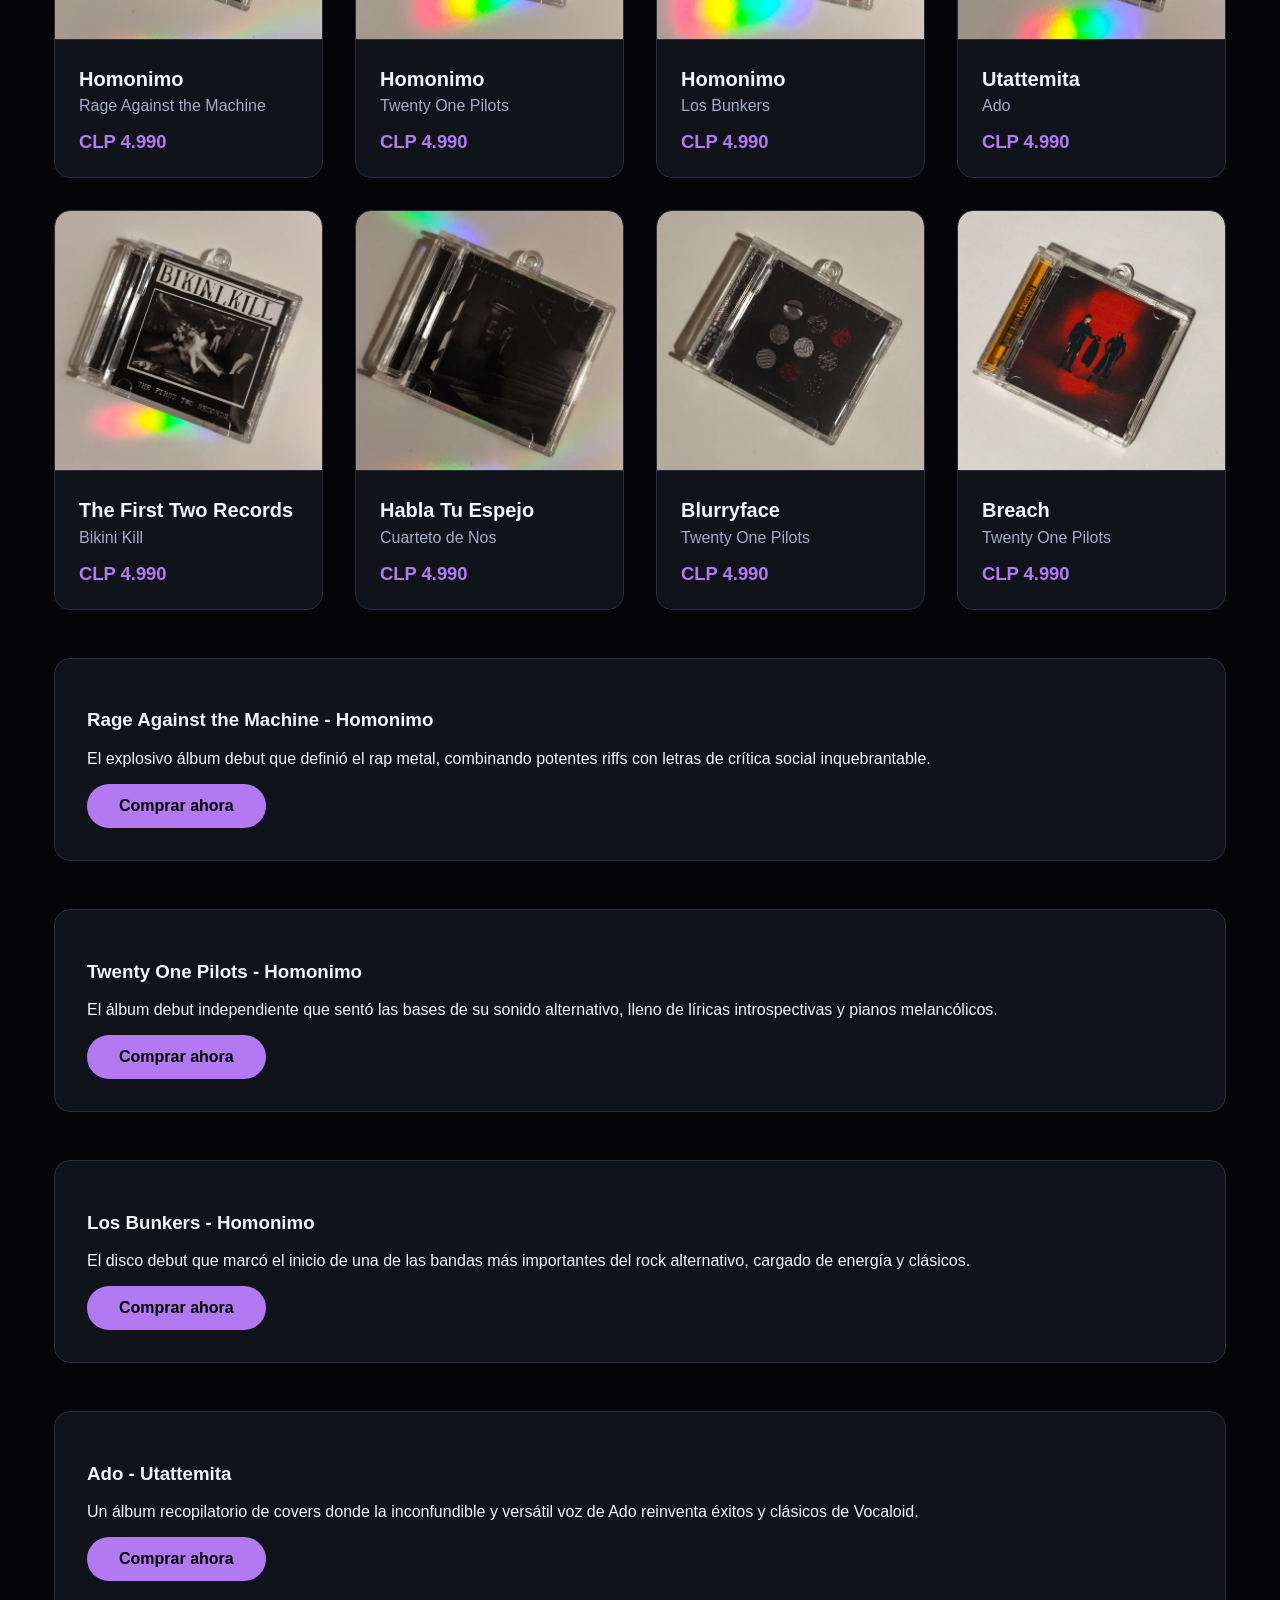
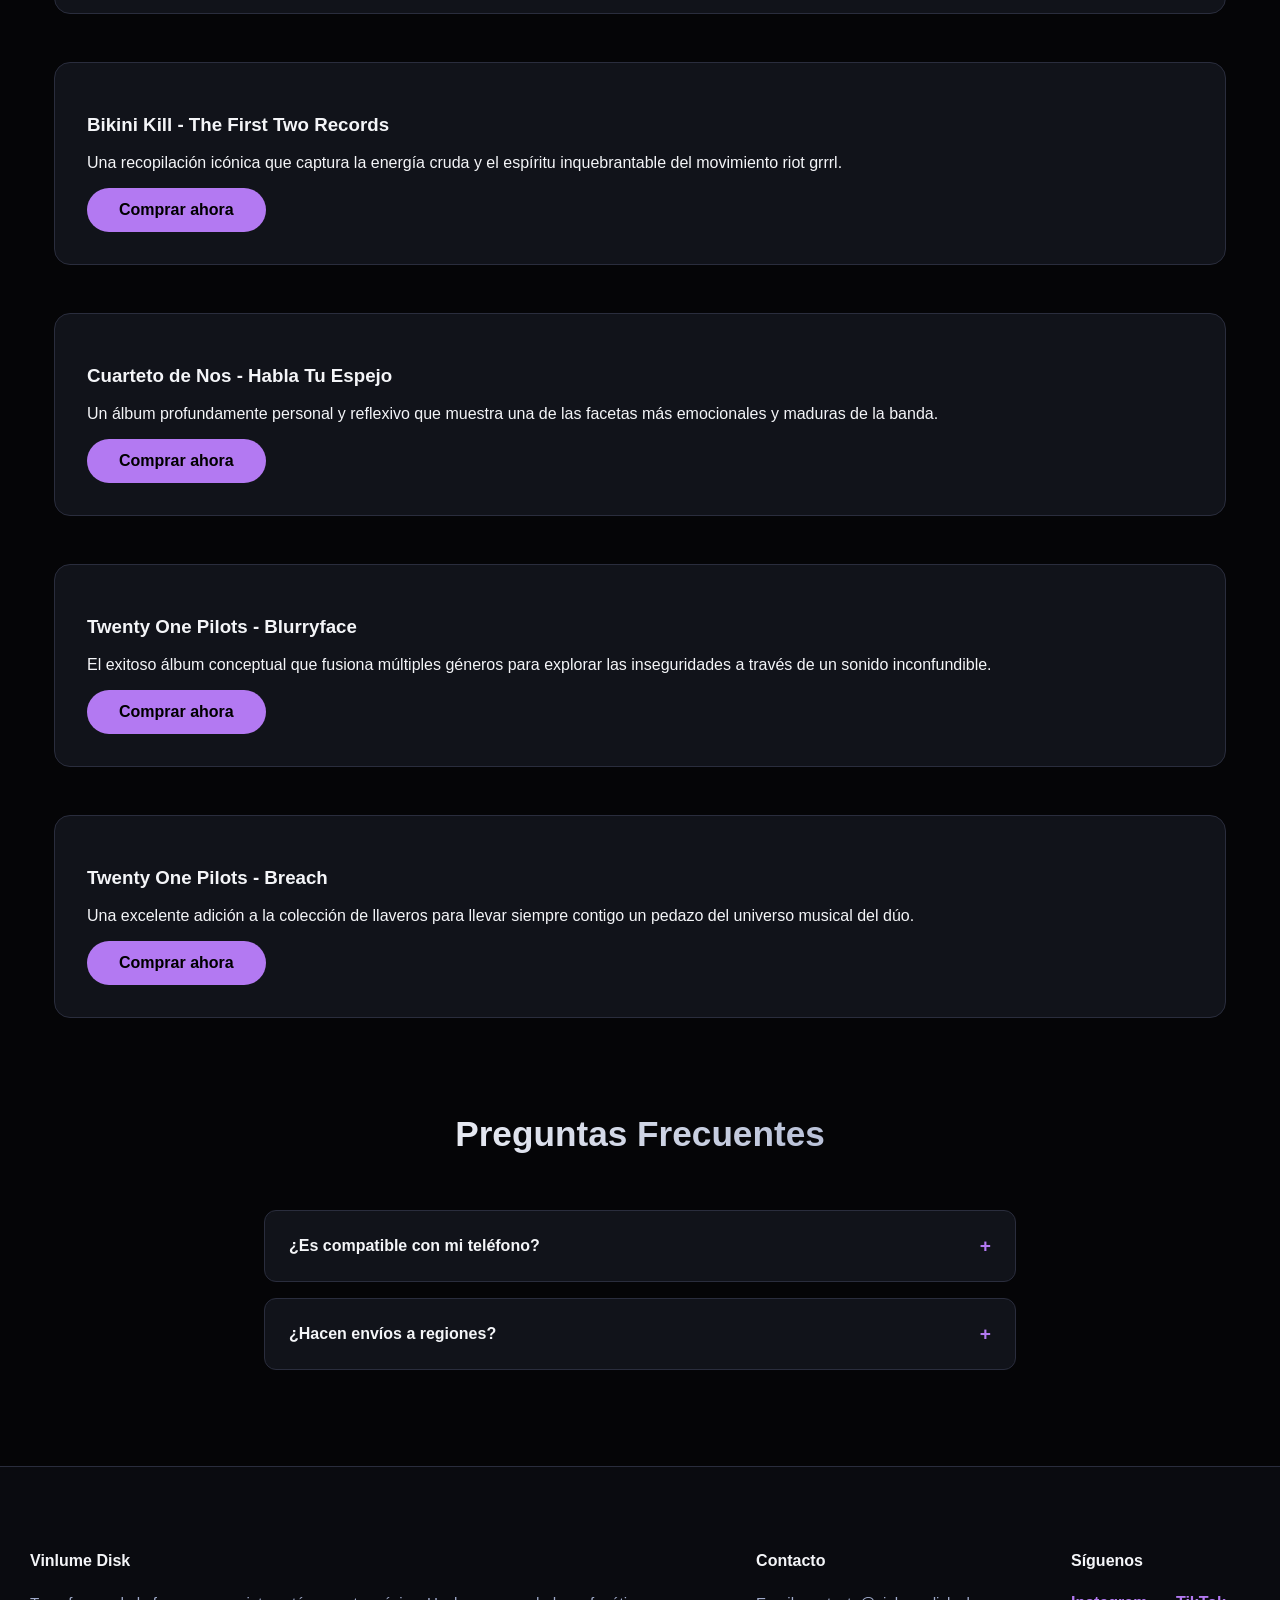
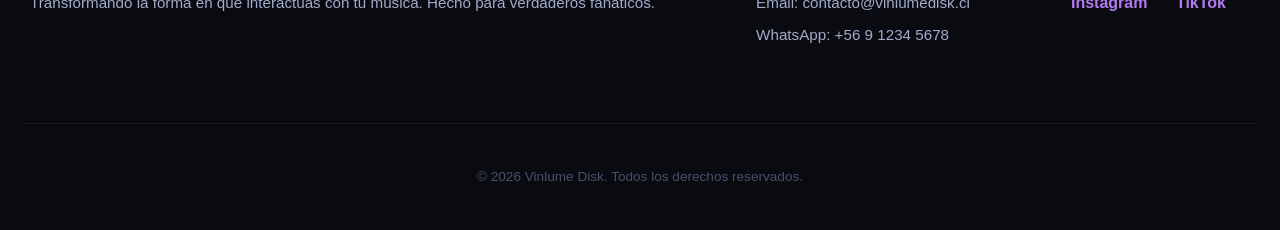
==== commit c9288768: "Feat: implementacion de normativas AA y estructura de informacion ajuste de contraste y color siguie" ====
--- a/Proyecto_Web/index.html
+++ b/Proyecto_Web/index.html
@@ -4,17 +4,52 @@
   <meta charset="UTF-8" />
   <meta name="viewport" content="width=device-width, initial-scale=1.0" />
   <title>Vinlume Disk - Catálogo de CDs</title>
+  <link rel="icon" href="../logos/LOGO VND NEGRO.jpg" type="image/jpeg">
   <link rel="stylesheet" href="style.css" />
 </head>
 <body>
-  <header class="hero">
+  <nav class="navbar">
+    <div class="nav-container">
+      <a href="#" class="nav-logo holo-text">Vinlume</a>
+      <ul class="nav-links">
+        <li><a href="#inicio">Inicio</a></li>
+        <li><a href="#proceso">Cómo Funciona</a></li>
+        <li><a href="#catalogo">Catálogo</a></li>
+        <li><a href="#faq">FAQ</a></li>
+      </ul>
+    </div>
+  </nav>
+
+  <header class="hero" id="inicio">
     <div class="hero-inner">
       <h1 class="holo-text">Vinlume Disk</h1>
-      <p>Catálogo moderno de llaveros CDs exclusivos. Busca, elige y disfruta la mejor música en formato físico y digital a la vez.</p>
+      <p>La evolución de tu música favorita. Réplicas artesanales con tecnología NFC para conectar tu mundo físico con tu biblioteca digital.</p>
+      <a href="#catalogo" class="btn">Explorar Catálogo</a>
     </div>
   </header>
 
   <main>
+    <section class="proceso-section" id="proceso">
+      <h2 class="section-title">Tu música en 3 pasos</h2>
+      <div class="proceso-grid">
+        <div class="proceso-step">
+          <div class="step-number">1</div>
+          <h3>Elige tu Álbum</h3>
+          <p>Selecciona entre nuestros diseños clásicos o solicita uno personalizado.</p>
+        </div>
+        <div class="proceso-step">
+          <div class="step-number">2</div>
+          <h3>Recibe el Llavero</h3>
+          <p>Réplicas en acrílico de alta calidad con impresión premium y chip NFC integrado.</p>
+        </div>
+        <div class="proceso-step">
+          <div class="step-number">3</div>
+          <h3>Acerca y Disfruta</h3>
+          <p>Solo acerca tu teléfono al mini CD y tu música comenzará a sonar al instante.</p>
+        </div>
+      </div>
+    </section>
+
     <section class="info-section">
       <div class="info-container">
         <div class="info-box">
@@ -23,12 +58,12 @@
         </div>
         <div class="info-box">
           <h2>La Magia del NFC</h2>
-          <p>NFC (<em>Near Field Communication</em>) es la tecnología que da vida a nuestros llaveros. Cada mini CD contiene un chip invisible que, al acercarlo a tu smartphone, abre instantáneamente el álbum o la playlist en tu aplicación de música (Spotify, Apple Music, etc.). ¡Sin cables, sin búsquedas, solo música al instante!</p>
+          <p>NFC (Near Field Communication) es la tecnología que da vida a nuestros llaveros. Cada mini CD contiene un chip invisible que, al acercarlo a tu smartphone, abre instantáneamente el álbum o la playlist en tu aplicación de música (Spotify, Apple Music, etc.). ¡Sin cables, sin búsquedas, solo música al instante!</p>
         </div>
       </div>
     </section>
 
-    <div class="catalogo">
+    <div class="catalogo" id="catalogo">
       <section class="filtros" aria-label="filtros de catálogo">
         <label for="buscar">Buscar CD</label>
         <input id="buscar" type="search" placeholder="Ej. Rock alternativo" />
@@ -78,6 +113,50 @@
             </div>
           </a>
         </article>
+
+        <article class="card holo-card" role="listitem">
+          <a href="#cd5" class="card-link" aria-label="Ver detalles de Bikini Kill">
+            <img src="images/bikini kill/The First two records/The First1.webp" alt="Bikini Kill - The First Two Records" />
+            <div class="card-body">
+              <h2>The First Two Records</h2>
+              <p class="artista">Bikini Kill</p>
+              <p class="precio">CLP 4.990</p>
+            </div>
+          </a>
+        </article>
+
+        <article class="card holo-card" role="listitem">
+          <a href="#cd6" class="card-link" aria-label="Ver detalles de Cuarteto de Nos">
+            <img src="images/cuarteto de nos/habla tu espejo/1.jpg" alt="Cuarteto de Nos - Habla Tu Espejo" />
+            <div class="card-body">
+              <h2>Habla Tu Espejo</h2>
+              <p class="artista">Cuarteto de Nos</p>
+              <p class="precio">CLP 4.990</p>
+            </div>
+          </a>
+        </article>
+
+        <article class="card holo-card" role="listitem">
+          <a href="#cd7" class="card-link" aria-label="Ver detalles de Twenty One Pilots Blurryface">
+            <img src="images/top/blurryface/blurry1.jpg" alt="Twenty One Pilots - Blurryface" />
+            <div class="card-body">
+              <h2>Blurryface</h2>
+              <p class="artista">Twenty One Pilots</p>
+              <p class="precio">CLP 4.990</p>
+            </div>
+          </a>
+        </article>
+
+        <article class="card holo-card" role="listitem">
+          <a href="#cd8" class="card-link" aria-label="Ver detalles de Twenty One Pilots Breach">
+            <img src="images/top/breach/breach1.jpg" alt="Twenty One Pilots - Breach" />
+            <div class="card-body">
+              <h2>Breach</h2>
+              <p class="artista">Twenty One Pilots</p>
+              <p class="precio">CLP 4.990</p>
+            </div>
+          </a>
+        </article>
       </section>
 
       <section class="detalles" id="cd1">
@@ -103,7 +182,45 @@
         <p>Un álbum recopilatorio de covers donde la inconfundible y versátil voz de Ado reinventa éxitos y clásicos de Vocaloid.</p>
         <a class="btn" href="#" target="_blank" rel="noopener">Comprar ahora</a>
       </section>
-    </div>
+
+      <section class="detalles" id="cd5">
+        <h3>Bikini Kill - The First Two Records</h3>
+        <p>Una recopilación icónica que captura la energía cruda y el espíritu inquebrantable del movimiento riot grrrl.</p>
+        <a class="btn" href="#" target="_blank" rel="noopener">Comprar ahora</a>
+      </section>
+
+      <section class="detalles" id="cd6">
+        <h3>Cuarteto de Nos - Habla Tu Espejo</h3>
+        <p>Un álbum profundamente personal y reflexivo que muestra una de las facetas más emocionales y maduras de la banda.</p>
+        <a class="btn" href="#" target="_blank" rel="noopener">Comprar ahora</a>
+      </section>
+
+      <section class="detalles" id="cd7">
+        <h3>Twenty One Pilots - Blurryface</h3>
+        <p>El exitoso álbum conceptual que fusiona múltiples géneros para explorar las inseguridades a través de un sonido inconfundible.</p>
+        <a class="btn" href="#" target="_blank" rel="noopener">Comprar ahora</a>
+      </section>
+
+      <section class="detalles" id="cd8">
+        <h3>Twenty One Pilots - Breach</h3>
+        <p>Una excelente adición a la colección de llaveros para llevar siempre contigo un pedazo del universo musical del dúo.</p>
+        <a class="btn" href="#" target="_blank" rel="noopener">Comprar ahora</a>
+      </section>
+    </div>
+
+    <section class="faq-section" id="faq">
+      <h2 class="section-title">Preguntas Frecuentes</h2>
+      <div class="faq-container">
+        <details class="faq-item">
+          <summary>¿Es compatible con mi teléfono?</summary>
+          <p>Sí, la mayoría de los smartphones modernos (iPhone 7 en adelante y casi todos los Android con NFC) son compatibles sin necesidad de apps adicionales.</p>
+        </details>
+        <details class="faq-item">
+          <summary>¿Hacen envíos a regiones?</summary>
+          <p>Realizamos envíos a todo Chile a través de Starken o Chilexpress, con seguimiento en tiempo real.</p>
+        </details>
+      </div>
+    </section>
   </main>
 
   <footer class="site-footer">
--- a/Proyecto_Web/style.css
+++ b/Proyecto_Web/style.css
@@ -1,31 +1,86 @@
-﻿* { 
-  box-sizing: border-box; 
-}
-
+﻿/* --- VARIABLES Y CONFIGURACIÓN BASE --- */
 :root {
   --bg-color: #050507;
   --panel-bg: #11131a;
   --contrast: #f4f5f8;
-  --accent: #9d4edd;
-  --muted: #8b95b1;
+  /* Ajuste AA: Púrpura con mayor luminosidad para legibilidad (Contraste 4.5:1) */
+  --accent: #b379f2; 
+  /* Ajuste AA: Gris más claro para que el texto secundario sea legible */
+  --muted: #a1accb; 
   --border-color: #2a2d3d;
 }
 
-/* Animación Holográfica Base */
+* { 
+  box-sizing: border-box; 
+}
+
+html {
+  scroll-behavior: smooth;
+}
+
+body {
+  margin: 0;
+  font-family: "Inter", "Segoe UI", sans-serif;
+  background: var(--bg-color);
+  color: var(--contrast);
+  min-height: 100vh;
+}
+
+/* Animación Holográfica */
 @keyframes holo-gradient {
   0% { background-position: 0% 50%; }
   50% { background-position: 100% 50%; }
   100% { background-position: 0% 50%; }
 }
 
-body {
-  margin: 0;
-  font-family: "Inter", "Segoe UI", sans-serif;
-  background: var(--bg-color);
-  color: var(--contrast);
-  min-height: 100vh;
-}
-
+/* --- BARRA DE NAVEGACIÓN (STICKY) --- */
+.navbar {
+  position: sticky;
+  top: 0;
+  background: rgba(5, 5, 7, 0.85);
+  backdrop-filter: blur(12px);
+  -webkit-backdrop-filter: blur(12px);
+  z-index: 1000;
+  border-bottom: 1px solid var(--border-color);
+  padding: 1rem 0;
+}
+
+.nav-container {
+  max-width: 1220px;
+  margin: 0 auto;
+  display: flex;
+  justify-content: space-between;
+  align-items: center;
+  padding: 0 1.5rem;
+}
+
+.nav-logo {
+  font-size: 1.5rem;
+  font-weight: 800;
+  text-decoration: none;
+}
+
+.nav-links {
+  list-style: none;
+  display: flex;
+  gap: 2rem;
+  margin: 0;
+  padding: 0;
+}
+
+.nav-links a {
+  color: var(--muted);
+  text-decoration: none;
+  font-size: 0.9rem;
+  font-weight: 500;
+  transition: color 0.3s;
+}
+
+.nav-links a:hover {
+  color: var(--accent);
+}
+
+/* --- HERO SECTION --- */
 .hero {
   padding: 0;
   text-align: center;
@@ -34,7 +89,7 @@
 }
 
 .hero-inner {
-  padding: 4rem 1rem;
+  padding: 6rem 1rem;
 }
 
 .hero h1 {
@@ -43,7 +98,6 @@
   letter-spacing: 0.05em;
 }
 
-/* Efecto Holográfico en Texto */
 .holo-text {
   background: linear-gradient(90deg, #ff007f, #7928ca, #00d4ff, #42ff7b, #ff007f);
   background-size: 300% auto;
@@ -55,17 +109,80 @@
 }
 
 .hero p {
-  margin: 1rem auto 0;
+  margin: 1.5rem auto 2rem;
   max-width: 600px;
   color: var(--muted);
   font-size: 1.1rem;
-  line-height: 1.5;
-}
-
-/* --- NUEVA SECCIÓN INFO (NFC Y LLAVEROS) --- */
+  line-height: 1.6;
+}
+
+/* --- SECCIÓN PROCESO (COMO FUNCIONA) --- */
+.proceso-section {
+  max-width: 1220px;
+  margin: 5rem auto;
+  padding: 0 1.5rem;
+}
+
+.section-title {
+  text-align: center;
+  font-size: 2.2rem;
+  margin-bottom: 3.5rem;
+  background: linear-gradient(90deg, #fff, var(--muted));
+  -webkit-background-clip: text;
+  background-clip: text;
+  color: transparent;
+}
+
+.proceso-grid {
+  display: grid;
+  grid-template-columns: repeat(auto-fit, minmax(280px, 1fr));
+  gap: 2rem;
+}
+
+.proceso-step {
+  text-align: center;
+  padding: 2.5rem 2rem;
+  background: var(--panel-bg);
+  border-radius: 20px;
+  border: 1px solid var(--border-color);
+  transition: transform 0.3s ease;
+}
+
+.proceso-step:hover {
+  transform: translateY(-5px);
+  border-color: var(--accent);
+}
+
+.step-number {
+  width: 55px;
+  height: 55px;
+  background: var(--accent);
+  color: #000;
+  border-radius: 50%;
+  display: flex;
+  align-items: center;
+  justify-content: center;
+  margin: 0 auto 1.5rem;
+  font-weight: 800;
+  font-size: 1.3rem;
+  box-shadow: 0 0 20px rgba(179, 121, 242, 0.4);
+}
+
+.proceso-step h3 {
+  margin-bottom: 1rem;
+  color: var(--contrast);
+}
+
+.proceso-step p {
+  color: var(--muted);
+  line-height: 1.6;
+  margin: 0;
+}
+
+/* --- SECCIÓN INFO (ORIGINAL) --- */
 .info-section {
   max-width: 1220px;
-  margin: 3rem auto 1rem;
+  margin: 4rem auto;
   padding: 0 1.5rem;
 }
 
@@ -82,38 +199,12 @@
   padding: 2rem;
   position: relative;
   z-index: 1;
-  transition: transform 0.3s ease;
-}
-
-.info-box::before {
-  content: "";
-  position: absolute;
-  inset: -2px;
-  border-radius: 18px;
-  background: linear-gradient(90deg, #00d4ff, #7928ca, #ff007f, #7928ca, #00d4ff);
-  background-size: 300% auto;
-  z-index: -1;
-  opacity: 0;
-  transition: opacity 0.4s ease;
-  animation: holo-gradient 6s linear infinite;
-}
-
-.info-box:hover {
-  transform: translateY(-5px);
-  border-color: transparent;
-}
-
-.info-box:hover::before {
-  opacity: 0.6; /* Efecto holográfico más suave que en las tarjetas */
 }
 
 .info-box h2 {
   margin-top: 0;
   font-size: 1.4rem;
-  background: linear-gradient(90deg, #fff, var(--accent));
-  -webkit-background-clip: text;
-  background-clip: text;
-  color: transparent;
+  color: var(--accent);
 }
 
 .info-box p {
@@ -125,7 +216,7 @@
 /* --- CATÁLOGO --- */
 .catalogo {
   max-width: 1220px;
-  margin: 3rem auto;
+  margin: 5rem auto;
   padding: 0 1.5rem;
 }
 
@@ -134,37 +225,31 @@
   justify-content: flex-end;
   align-items: center;
   gap: 1rem;
-  margin-bottom: 2rem;
-}
-
-.filtros label {
-  color: var(--muted);
-  font-weight: 500;
+  margin-bottom: 2.5rem;
 }
 
 .filtros input {
-  padding: 0.6rem 1rem;
+  padding: 0.7rem 1.2rem;
   border-radius: 999px;
   border: 1px solid var(--border-color);
   background: var(--bg-color);
   color: var(--contrast);
-  width: 250px;
-  transition: border-color 0.3s, box-shadow 0.3s;
+  width: 280px;
+  transition: all 0.3s ease;
 }
 
 .filtros input:focus {
   outline: none;
   border-color: var(--accent);
-  box-shadow: 0 0 10px rgba(157, 78, 221, 0.3);
+  box-shadow: 0 0 15px rgba(157, 78, 221, 0.2);
 }
 
 .grid {
   display: grid;
   gap: 2rem;
-  grid-template-columns: repeat(auto-fit, minmax(240px, 1fr));
-}
-
-/* Tarjetas y Efecto Holográfico de Borde */
+  grid-template-columns: repeat(auto-fit, minmax(260px, 1fr));
+}
+
 .holo-card {
   position: relative;
   border-radius: 16px;
@@ -187,7 +272,7 @@
 }
 
 .holo-card:hover {
-  transform: translateY(-8px);
+  transform: translateY(-10px);
 }
 
 .holo-card:hover::before {
@@ -197,18 +282,12 @@
 .card {
   border: 1px solid var(--border-color);
   overflow: hidden;
-  box-shadow: 0 4px 15px rgba(0, 0, 0, 0.5);
-}
-
-.card:hover {
-  border-color: transparent;
 }
 
 .card-link {
   color: inherit;
   text-decoration: none;
   display: block;
-  height: 100%;
   background: var(--panel-bg);
   border-radius: 15px;
   overflow: hidden;
@@ -216,96 +295,112 @@
 
 .card img {
   width: 100%;
-  height: 240px;
+  height: 260px;
   object-fit: cover;
   border-bottom: 1px solid var(--border-color);
 }
 
 .card-body {
-  padding: 1.2rem;
+  padding: 1.5rem;
 }
 
 .card-body h2 {
   margin: 0;
-  font-size: 1.2rem;
-  color: var(--contrast);
+  font-size: 1.25rem;
 }
 
 .artista {
-  margin: 0.3rem 0 0.8rem;
-  color: var(--muted);
-  font-size: 0.95rem;
+  margin: 0.4rem 0 1rem;
+  color: var(--muted);
 }
 
 .precio {
   margin: 0;
-  font-weight: 700;
+  font-weight: 800;
   color: var(--accent);
-  font-size: 1.1rem;
+  font-size: 1.15rem;
 }
 
 .detalles {
   background: var(--panel-bg);
   border: 1px solid var(--border-color);
-  border-radius: 12px;
-  padding: 1.5rem;
-  margin-top: 2rem;
-}
-
-.detalles h3 {
-  margin: 0 0 0.5rem;
-  color: #fff;
-}
-
-.detalles p {
-  margin: 0 0 1.2rem;
-  color: var(--muted);
-  line-height: 1.5;
-}
-
-/* Botón Holográfico */
+  border-radius: 16px;
+  padding: 2rem;
+  margin-top: 3rem;
+}
+
+/* --- BOTÓN --- */
 .btn {
   display: inline-block;
-  padding: 0.7rem 1.5rem;
+  padding: 0.8rem 2rem;
   border-radius: 999px;
+  background: var(--accent);
+  color: #000;
+  font-weight: 700;
+  text-decoration: none;
+  transition: all 0.3s ease;
   border: none;
-  background: var(--accent);
-  color: #fff;
-  font-weight: 600;
-  text-decoration: none;
-  position: relative;
-  z-index: 1;
-  overflow: hidden;
-  transition: transform 0.2s ease;
-}
-
-.btn::before {
-  content: "";
-  position: absolute;
-  top: 0; left: 0; right: 0; bottom: 0;
-  background: linear-gradient(90deg, #ff007f, #7928ca, #00d4ff, #42ff7b, #ff007f);
-  background-size: 300% auto;
-  z-index: -1;
-  opacity: 0;
-  transition: opacity 0.3s ease;
-  animation: holo-gradient 3s linear infinite;
+  cursor: pointer;
 }
 
 .btn:hover {
   transform: scale(1.05);
-  box-shadow: 0 0 15px rgba(157, 78, 221, 0.5);
-}
-
-.btn:hover::before {
-  opacity: 1;
-}
-
-/* --- FOOTER ACTUALIZADO --- */
+  box-shadow: 0 0 20px rgba(179, 121, 242, 0.5);
+}
+
+/* --- FAQ --- */
+.faq-section {
+  max-width: 800px;
+  margin: 6rem auto;
+  padding: 0 1.5rem;
+}
+
+.faq-container {
+  display: flex;
+  flex-direction: column;
+  gap: 1rem;
+}
+
+.faq-item {
+  background: var(--panel-bg);
+  border: 1px solid var(--border-color);
+  border-radius: 12px;
+  padding: 1rem;
+}
+
+.faq-item summary {
+  cursor: pointer;
+  font-weight: 600;
+  color: var(--contrast);
+  padding: 0.5rem;
+  list-style: none;
+  display: flex;
+  justify-content: space-between;
+  align-items: center;
+}
+
+.faq-item summary::after {
+  content: "+";
+  color: var(--accent);
+  font-size: 1.2rem;
+}
+
+.faq-item[open] summary::after {
+  content: "-";
+}
+
+.faq-item p {
+  margin-top: 1rem;
+  padding: 0 0.5rem;
+  color: var(--muted);
+  line-height: 1.6;
+}
+
+/* --- FOOTER --- */
 .site-footer {
   background: #0a0b10;
   border-top: 1px solid var(--border-color);
   padding: 4rem 1.5rem 2rem;
-  margin-top: 4rem;
 }
 
 .footer-content {
@@ -315,62 +410,37 @@
   flex-wrap: wrap;
   justify-content: space-between;
   gap: 3rem;
-  margin-bottom: 3rem;
-}
-
-.footer-section {
-  flex: 1;
-  min-width: 250px;
 }
 
 .footer-section h4 {
+  margin-bottom: 1.5rem;
   color: var(--contrast);
-  font-size: 1.2rem;
-  margin-top: 0;
-  margin-bottom: 1.2rem;
 }
 
 .footer-section p {
   color: var(--muted);
-  line-height: 1.5;
-  margin: 0.5rem 0;
-}
-
-.social-links {
-  display: flex;
-  gap: 1rem;
+  font-size: 0.95rem;
 }
 
 .social-link {
   color: var(--accent);
   text-decoration: none;
+  margin-right: 1.5rem;
   font-weight: 600;
-  transition: color 0.3s, text-shadow 0.3s;
-}
-
-.social-link:hover {
-  color: #ff007f;
-  text-shadow: 0 0 12px rgba(255, 0, 127, 0.4);
 }
 
 .footer-bottom {
   text-align: center;
+  margin-top: 4rem;
+  padding-top: 2rem;
+  border-top: 1px solid #161822;
   color: #4a506b;
-  font-size: 0.9rem;
-  border-top: 1px solid #161822;
-  padding-top: 2rem;
-  max-width: 1220px;
-  margin: 0 auto;
-}
-
+  font-size: 0.85rem;
+}
+
+/* --- RESPONSIVE --- */
 @media (max-width: 768px) {
   .hero h1 { font-size: 2.5rem; }
-  .filtros { justify-content: center; }
-  .grid { grid-template-columns: repeat(auto-fit, minmax(200px, 1fr)); }
-  .footer-content { flex-direction: column; gap: 2rem; }
-}
-
-@media (max-width: 480px) {
-  .filtros { flex-direction: column; align-items: stretch; }
-  .filtros input { width: 100%; }
+  .nav-links { display: none; } /* En móvil se podría implementar un menú hamburguesa luego */
+  .grid { grid-template-columns: repeat(auto-fit, minmax(220px, 1fr)); }
 }
